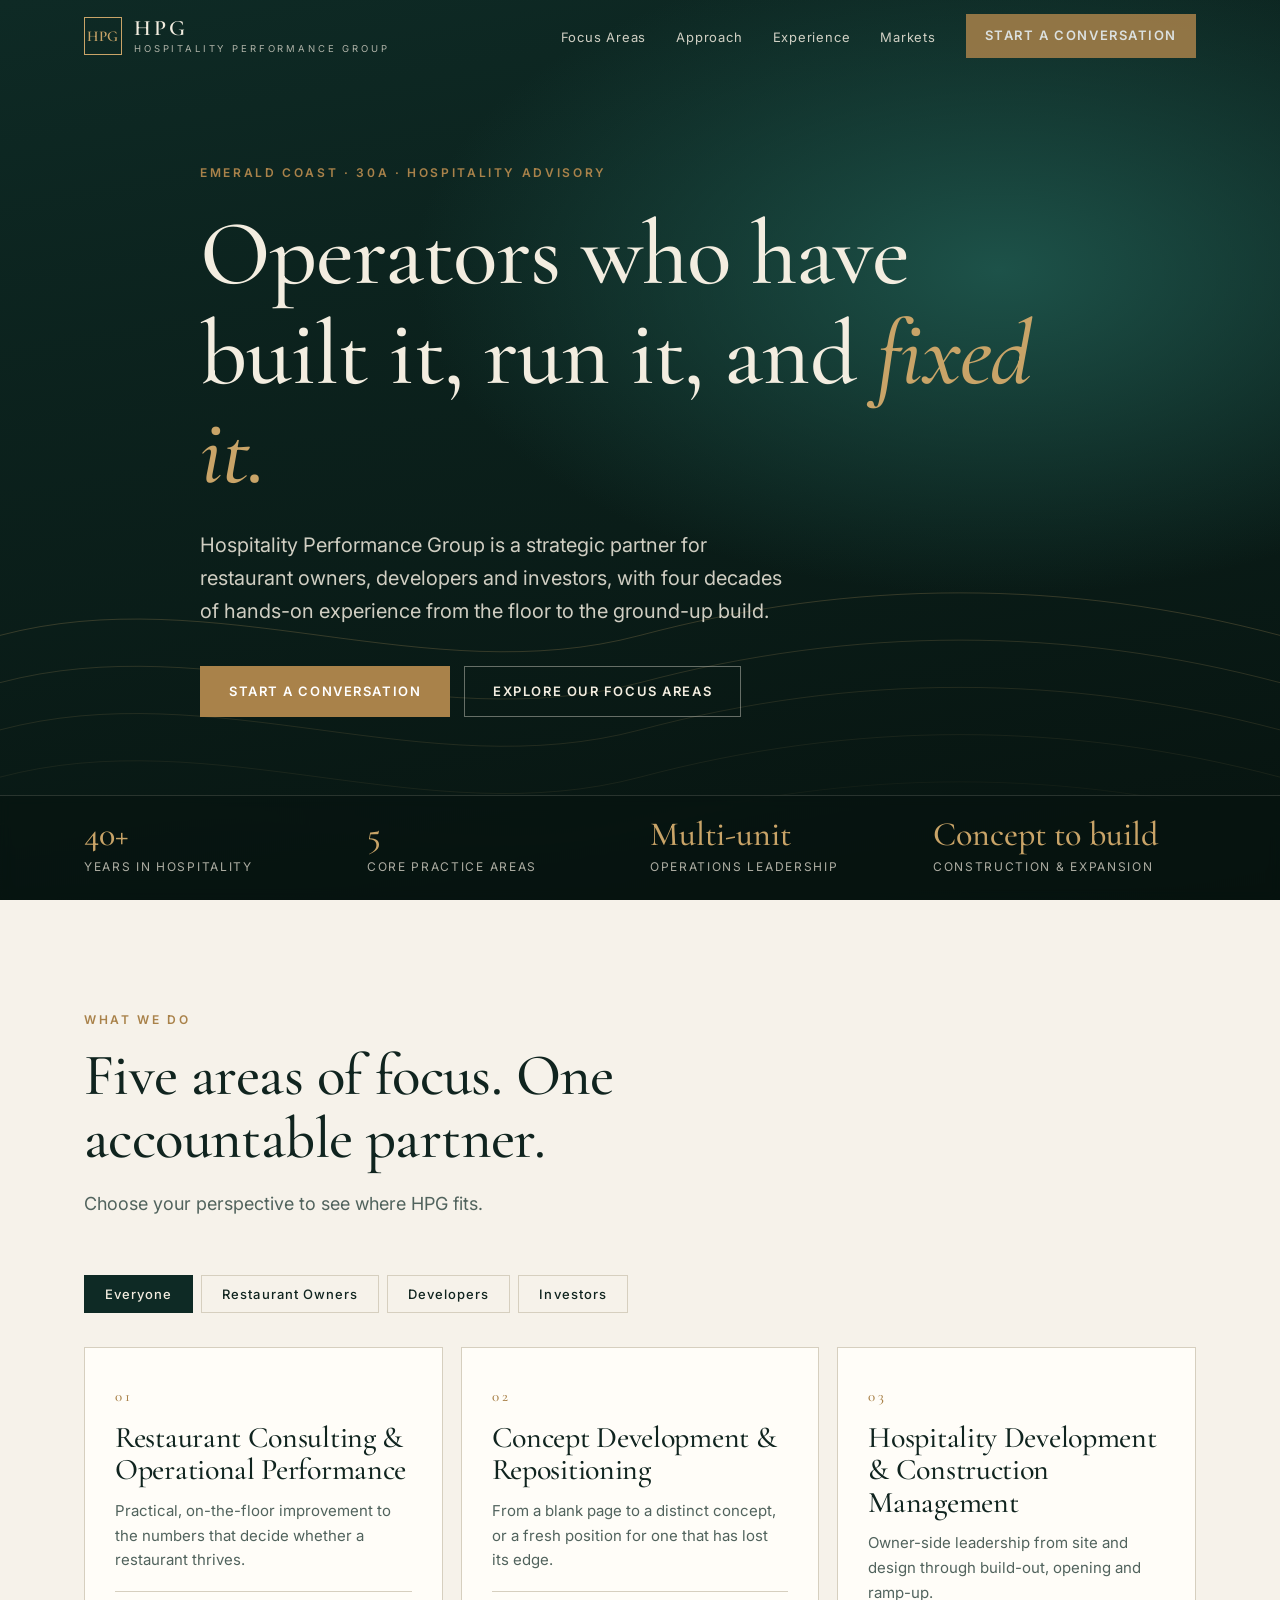
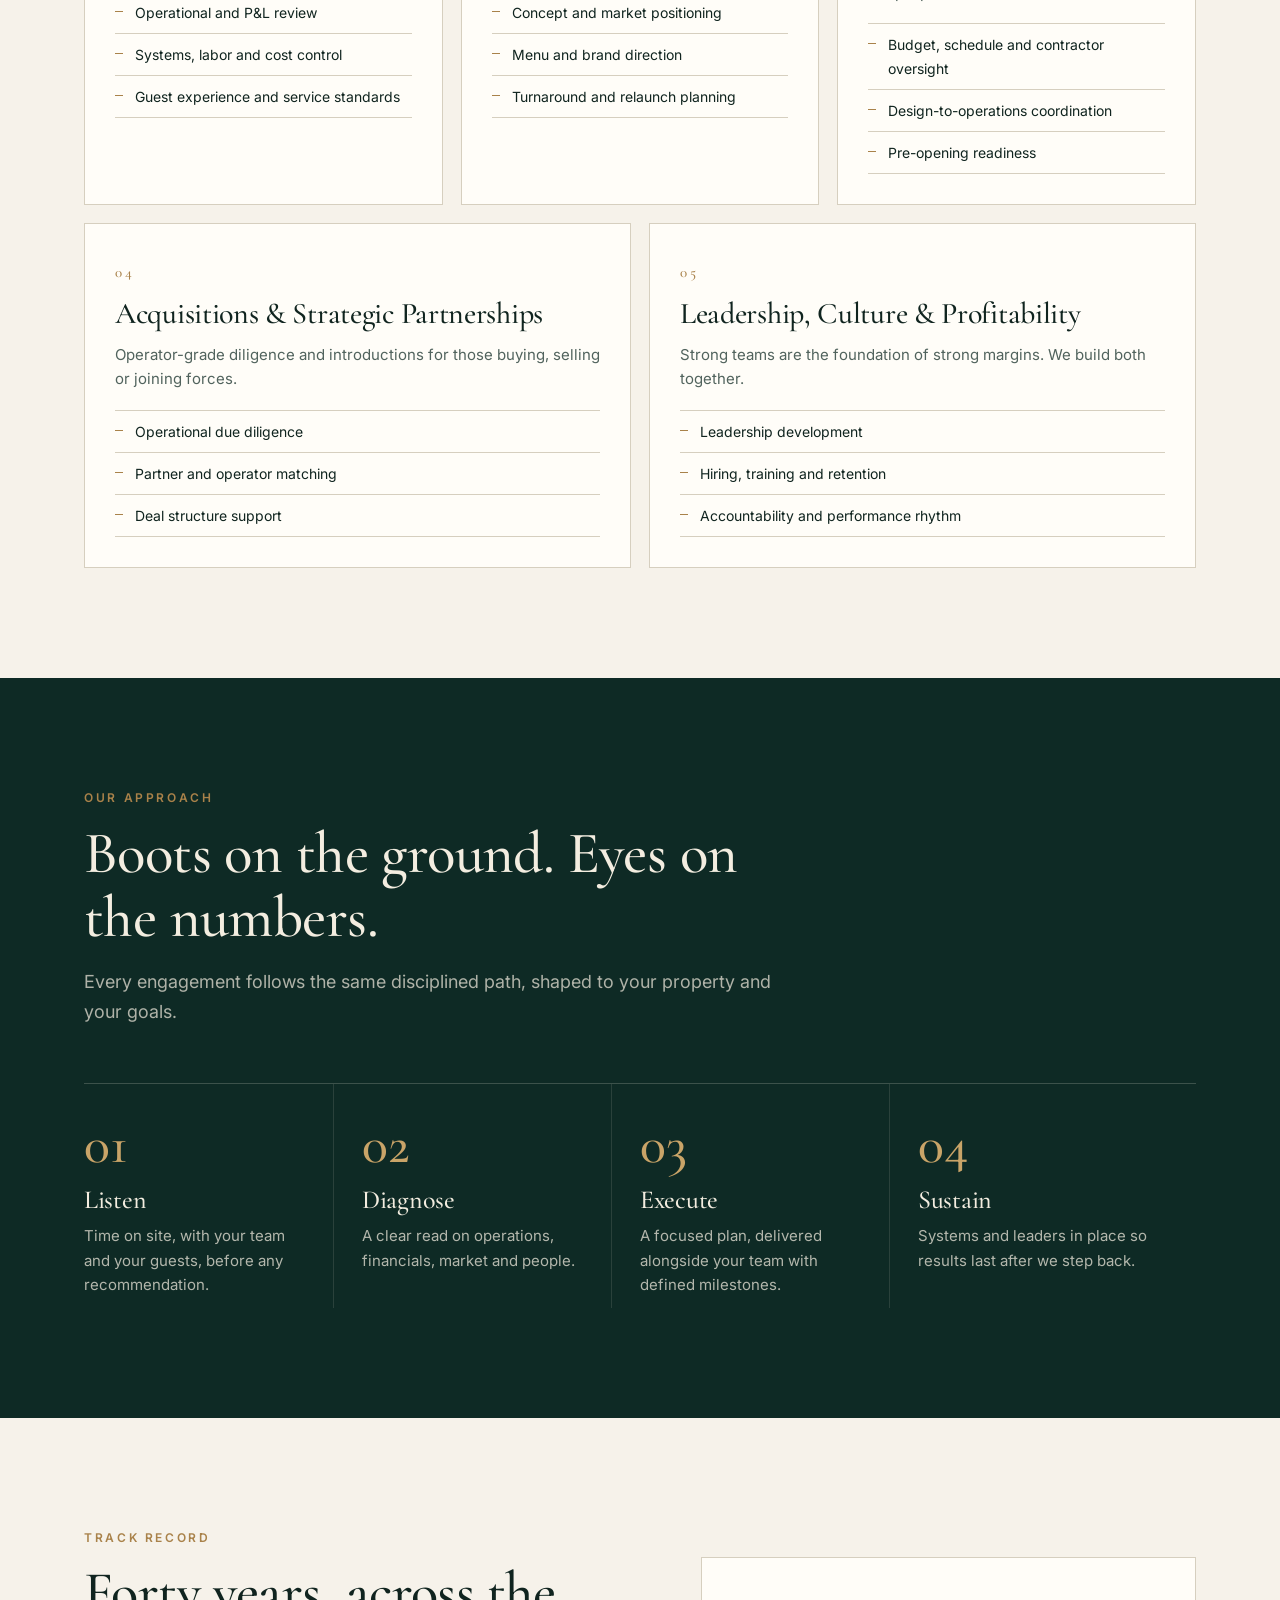
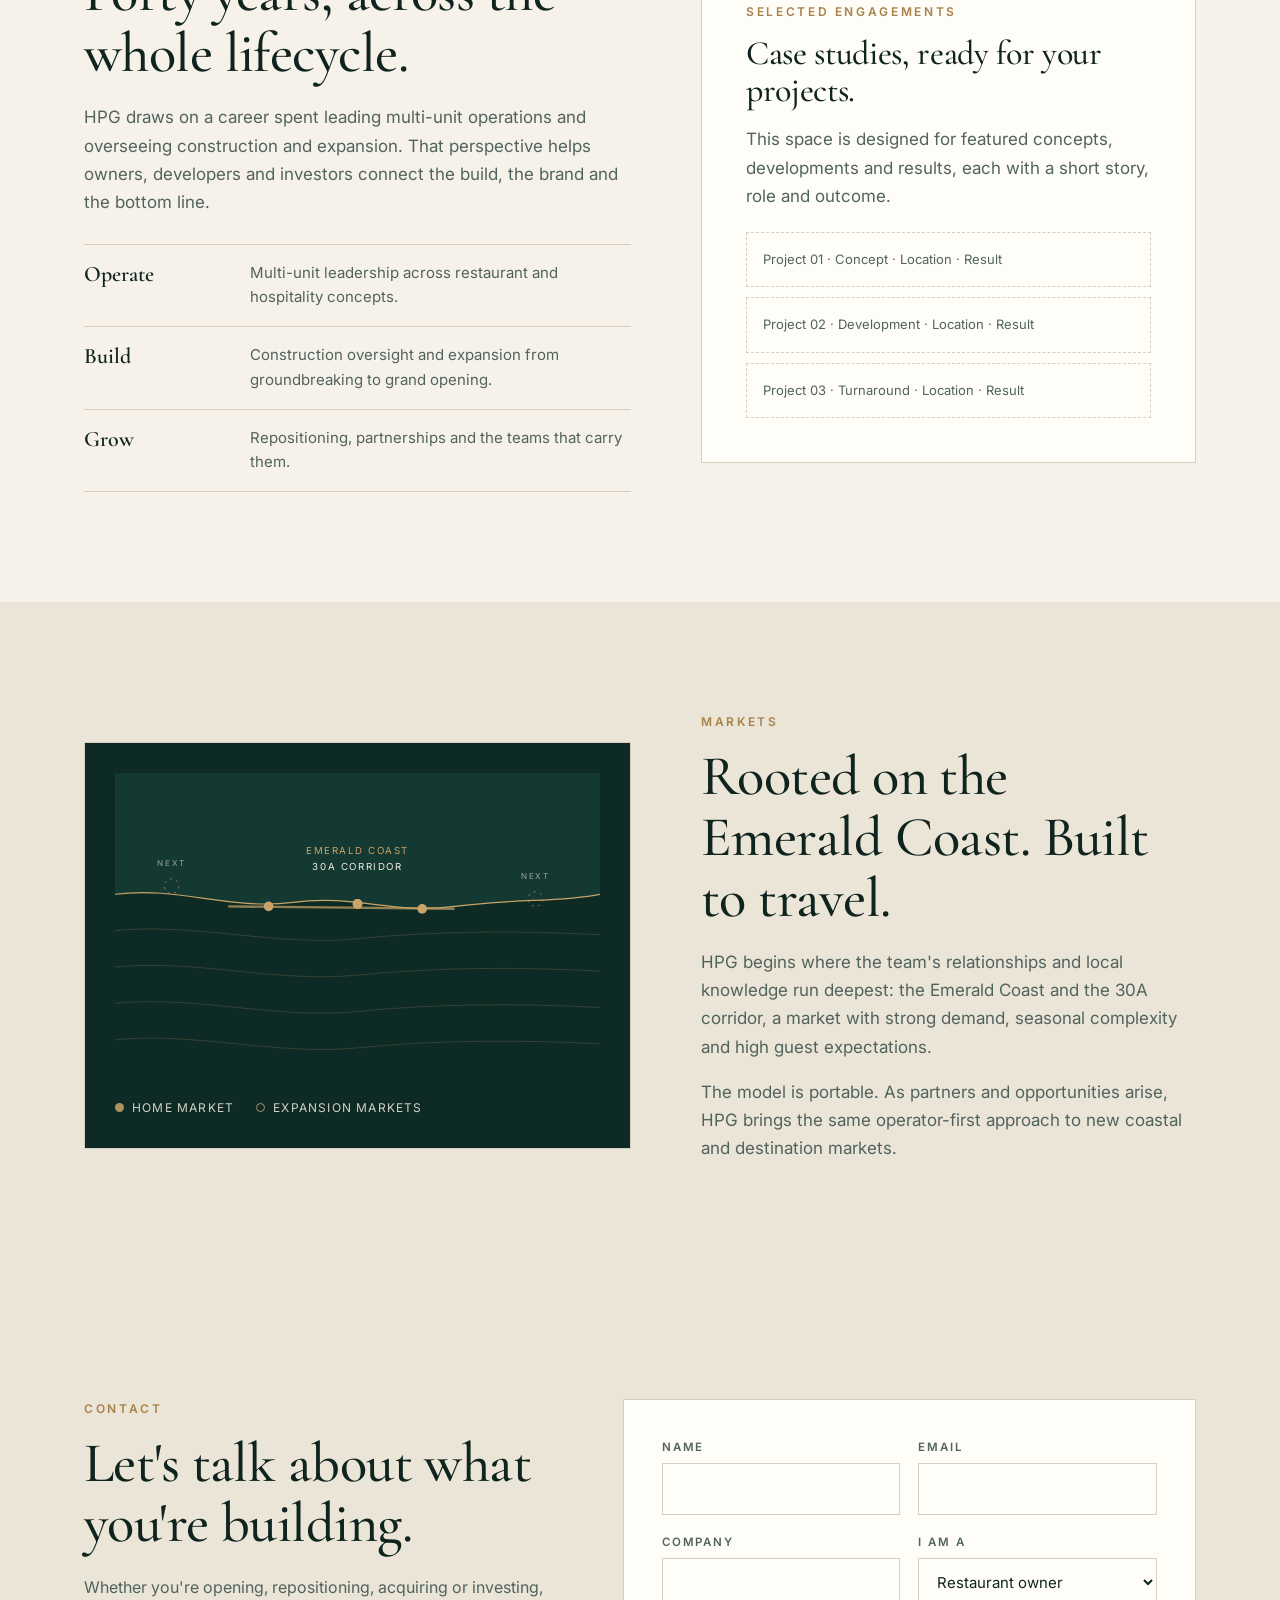
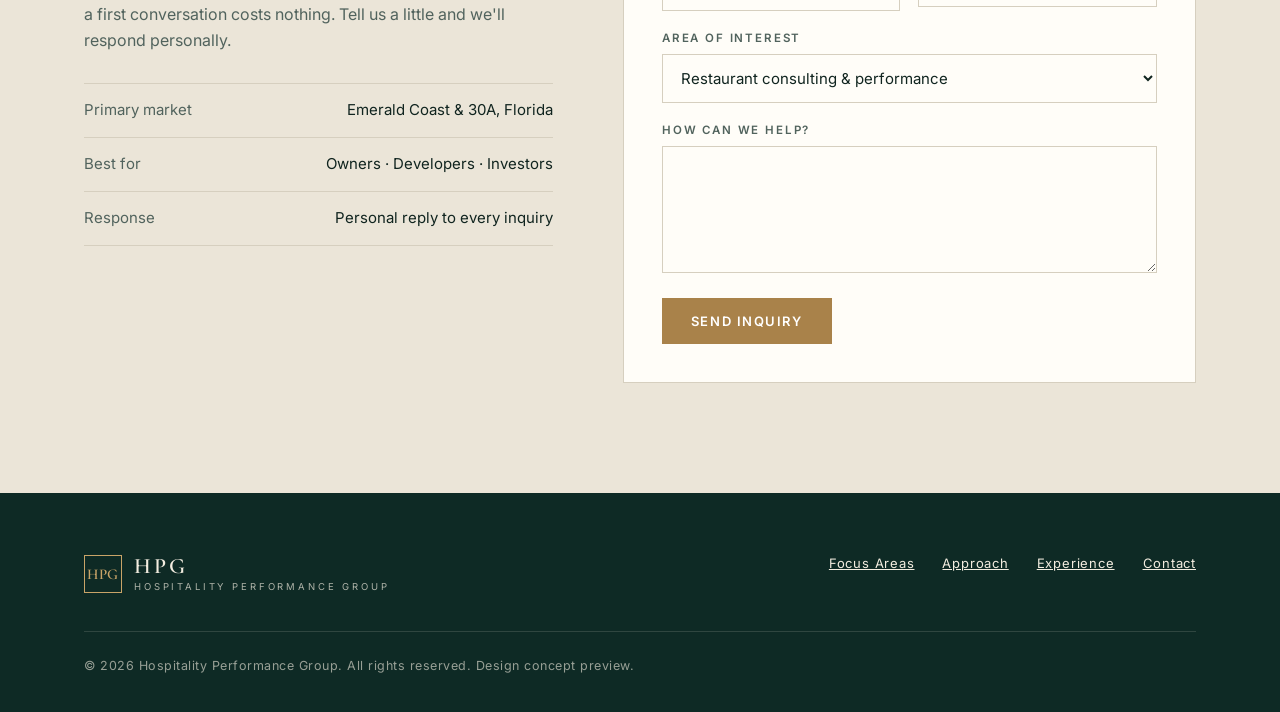
==== index.html @ 0cd40978 "Add files via upload" ====
<!DOCTYPE html>
<html lang="en">
<head>
<meta charset="utf-8">
<meta name="viewport" content="width=device-width, initial-scale=1, viewport-fit=cover">
<meta name="description" content="Hospitality Performance Group: strategic hospitality consulting, development and partnerships for restaurant owners, developers and investors on the Emerald Coast and 30A.">
<meta name="theme-color" content="#0e2a25">
<link rel="icon" href="assets/img/favicon.svg" type="image/svg+xml">
<title>Hospitality Performance Group | Homepage Concept</title>
<link rel="preconnect" href="https://fonts.googleapis.com">
<link rel="preconnect" href="https://fonts.gstatic.com" crossorigin>
<link href="https://fonts.googleapis.com/css2?family=Cormorant+Garamond:wght@500;600&family=Inter:wght@400;500;600&display=swap" rel="stylesheet">
<link rel="stylesheet" href="css/style.css">
</head>
<body>
<header id="hd"><div class="wrap nav">
<a class="logo" href="#top"><span class="mark">HPG</span><span><b>HPG</b><i>Hospitality Performance Group</i></span></a>
<nav><button class="menu" id="mb" aria-label="Menu">MENU</button>
<ul id="nl"><li><a href="#focus">Focus Areas</a></li><li><a href="#approach">Approach</a></li><li><a href="#experience">Experience</a></li><li><a href="#markets">Markets</a></li><li><a class="btn" href="#contact">Start a Conversation</a></li></ul></nav>
</div></header>

<main id="top">
<div class="hero">
<svg class="waves" viewBox="0 0 1440 400" preserveAspectRatio="none" aria-hidden="true"><g fill="none" stroke="#c9a468" stroke-width="1"><path opacity=".5" d="M0 120 C240 60 480 180 720 120 S1200 60 1440 120"/><path opacity=".4" d="M0 170 C240 110 480 230 720 170 S1200 110 1440 170"/><path opacity=".3" d="M0 220 C240 160 480 280 720 220 S1200 160 1440 220"/><path opacity=".2" d="M0 270 C240 210 480 330 720 270 S1200 210 1440 270"/><path opacity=".12" d="M0 320 C240 260 480 380 720 320 S1200 260 1440 320"/></g></svg>
<div class="wrap">
<div class="eyebrow">Emerald Coast · 30A · Hospitality Advisory</div>
<h1>Operators who have built it, run it, and <em>fixed it.</em></h1>
<p class="lead">Hospitality Performance Group is a strategic partner for restaurant owners, developers and investors, with four decades of hands-on experience from the floor to the ground-up build.</p>
<div class="cta"><a class="btn" href="#contact">Start a Conversation</a><a class="btn o" href="#focus">Explore Our Focus Areas</a></div>
</div>
<div class="stats"><div class="wrap">
<div><b>40+</b><span>Years in hospitality</span></div><div><b>5</b><span>Core practice areas</span></div><div><b>Multi-unit</b><span>Operations leadership</span></div><div><b>Concept to build</b><span>Construction &amp; expansion</span></div>
</div></div>
</div>

<section id="focus"><div class="wrap">
<div class="head rv"><div class="eyebrow">What We Do</div><h2>Five areas of focus. One accountable partner.</h2><p>Choose your perspective to see where HPG fits.</p></div>
<div class="aud rv" id="aud" role="group" aria-label="Filter by audience">
<button aria-pressed="true" data-a="all">Everyone</button><button aria-pressed="false" data-a="owner">Restaurant Owners</button><button aria-pressed="false" data-a="dev">Developers</button><button aria-pressed="false" data-a="inv">Investors</button></div>
<div class="grid">
<article class="card rv" data-for="owner"><span class="n">01</span><h3>Restaurant Consulting &amp; Operational Performance</h3><p>Practical, on-the-floor improvement to the numbers that decide whether a restaurant thrives.</p><ul><li>Operational and P&amp;L review</li><li>Systems, labor and cost control</li><li>Guest experience and service standards</li></ul></article>
<article class="card rv" data-for="owner inv"><span class="n">02</span><h3>Concept Development &amp; Repositioning</h3><p>From a blank page to a distinct concept, or a fresh position for one that has lost its edge.</p><ul><li>Concept and market positioning</li><li>Menu and brand direction</li><li>Turnaround and relaunch planning</li></ul></article>
<article class="card rv" data-for="dev inv"><span class="n">03</span><h3>Hospitality Development &amp; Construction Management</h3><p>Owner-side leadership from site and design through build-out, opening and ramp-up.</p><ul><li>Budget, schedule and contractor oversight</li><li>Design-to-operations coordination</li><li>Pre-opening readiness</li></ul></article>
<article class="card rv" data-for="dev inv"><span class="n">04</span><h3>Acquisitions &amp; Strategic Partnerships</h3><p>Operator-grade diligence and introductions for those buying, selling or joining forces.</p><ul><li>Operational due diligence</li><li>Partner and operator matching</li><li>Deal structure support</li></ul></article>
<article class="card rv" data-for="owner inv"><span class="n">05</span><h3>Leadership, Culture &amp; Profitability</h3><p>Strong teams are the foundation of strong margins. We build both together.</p><ul><li>Leadership development</li><li>Hiring, training and retention</li><li>Accountability and performance rhythm</li></ul></article>
</div></div></section>

<section id="approach" class="dark-s"><div class="wrap">
<div class="head rv"><div class="eyebrow">Our Approach</div><h2>Boots on the ground. Eyes on the numbers.</h2><p>Every engagement follows the same disciplined path, shaped to your property and your goals.</p></div>
<div class="steps rv">
<div class="step"><b>01</b><h3>Listen</h3><p>Time on site, with your team and your guests, before any recommendation.</p></div>
<div class="step"><b>02</b><h3>Diagnose</h3><p>A clear read on operations, financials, market and people.</p></div>
<div class="step"><b>03</b><h3>Execute</h3><p>A focused plan, delivered alongside your team with defined milestones.</p></div>
<div class="step"><b>04</b><h3>Sustain</h3><p>Systems and leaders in place so results last after we step back.</p></div>
</div></div></section>

<section id="experience"><div class="wrap split">
<div class="rv"><div class="eyebrow">Track Record</div><h2>Forty years, across the whole lifecycle.</h2>
<p>HPG draws on a career spent leading multi-unit operations and overseeing construction and expansion. That perspective helps owners, developers and investors connect the build, the brand and the bottom line.</p>
<ul class="exp"><li><strong>Operate</strong><span>Multi-unit leadership across restaurant and hospitality concepts.</span></li><li><strong>Build</strong><span>Construction oversight and expansion from groundbreaking to grand opening.</span></li><li><strong>Grow</strong><span>Repositioning, partnerships and the teams that carry them.</span></li></ul></div>
<div class="rv" style="border:1px solid var(--line);background:var(--card);padding:44px">
<div class="eyebrow">Selected Engagements</div>
<h3 style="font-size:34px;margin:14px 0 16px">Case studies, ready for your projects.</h3>
<p style="margin:0 0 22px">This space is designed for featured concepts, developments and results, each with a short story, role and outcome.</p>
<div style="display:grid;gap:10px"><div style="border:1px dashed var(--line);padding:16px;font-size:13px;color:var(--mut)">Project 01 · Concept · Location · Result</div><div style="border:1px dashed var(--line);padding:16px;font-size:13px;color:var(--mut)">Project 02 · Development · Location · Result</div><div style="border:1px dashed var(--line);padding:16px;font-size:13px;color:var(--mut)">Project 03 · Turnaround · Location · Result</div></div>
</div></div></section>

<section id="markets" style="background:var(--bg2)"><div class="wrap split">
<div class="mapbox rv"><svg viewBox="0 0 600 380" role="img" aria-label="Stylized coastline with Emerald Coast and 30A highlighted">
<path d="M0 150 C80 140 140 170 220 160 C300 150 340 175 420 165 C500 155 550 160 600 150 L600 0 L0 0Z" fill="#143832"/>
<path d="M0 150 C80 140 140 170 220 160 C300 150 340 175 420 165 C500 155 550 160 600 150" fill="none" stroke="#c9a468" stroke-width="1.5"/>
<g fill="none" stroke="#c9a468" opacity=".25"><path d="M0 195 C100 185 200 215 300 205 S500 195 600 200"/><path d="M0 240 C100 230 200 260 300 250 S500 240 600 245"/><path d="M0 285 C100 275 200 305 300 295 S500 285 600 290"/><path d="M0 330 C100 320 200 350 300 340 S500 330 600 335"/></g>
<line x1="140" y1="165" x2="420" y2="168" stroke="#c9a468" stroke-width="3" opacity=".7"/>
<g fill="#c9a468"><circle cx="190" cy="165" r="6"/><circle cx="300" cy="162" r="6"/><circle cx="380" cy="168" r="6"/></g>
<circle class="pulse" cx="300" cy="162" r="6" fill="#c9a468"/>
<g fill="none" stroke="#c9a468" stroke-dasharray="3 5" opacity=".7"><circle cx="70" cy="140" r="9"/><circle cx="520" cy="156" r="9"/></g>
<g fill="#f3ede0" font-family="Inter,sans-serif" font-size="12" letter-spacing="2"><text x="300" y="120" text-anchor="middle">30A CORRIDOR</text><text x="300" y="100" text-anchor="middle" fill="#c9a468">EMERALD COAST</text><text x="70" y="115" text-anchor="middle" opacity=".6" font-size="10">NEXT</text><text x="520" y="131" text-anchor="middle" opacity=".6" font-size="10">NEXT</text></g></svg>
<div class="legend"><span><i></i>Home market</span><span><i class="h"></i>Expansion markets</span></div></div>
<div class="rv"><div class="eyebrow">Markets</div><h2>Rooted on the Emerald Coast. Built to travel.</h2>
<p>HPG begins where the team's relationships and local knowledge run deepest: the Emerald Coast and the 30A corridor, a market with strong demand, seasonal complexity and high guest expectations.</p>
<p>The model is portable. As partners and opportunities arise, HPG brings the same operator-first approach to new coastal and destination markets.</p></div>
</div></section>

<section id="contact" class="contact"><div class="wrap cgrid">
<div class="rv"><div class="eyebrow">Contact</div><h2>Let's talk about what you're building.</h2>
<p>Whether you're opening, repositioning, acquiring or investing, a first conversation costs nothing. Tell us a little and we'll respond personally.</p>
<div class="det"><div><span>Primary market</span>Emerald Coast &amp; 30A, Florida</div><div><span>Best for</span>Owners · Developers · Investors</div><div><span>Response</span>Personal reply to every inquiry</div></div></div>
<form class="rv" id="cf" novalidate>
<div class="h"><label for="n">Name</label><input id="n" name="name" required autocomplete="name"></div>
<div class="h"><label for="e">Email</label><input id="e" name="email" type="email" required autocomplete="email"></div>
<div class="h"><label for="c">Company</label><input id="c" name="company" autocomplete="organization"></div>
<div class="h"><label for="i">I am a</label><select id="i" name="role"><option>Restaurant owner</option><option>Developer</option><option>Investor</option><option>Other</option></select></div>
<div class="f"><label for="a">Area of interest</label><select id="a" name="interest"><option>Restaurant consulting &amp; performance</option><option>Concept development &amp; repositioning</option><option>Development &amp; construction management</option><option>Acquisitions &amp; partnerships</option><option>Leadership, culture &amp; profitability</option></select></div>
<div class="f"><label for="m">How can we help?</label><textarea id="m" name="message" rows="4"></textarea></div>
<input type="text" name="website" tabindex="-1" autocomplete="off" style="position:absolute;left:-9999px" aria-hidden="true">
<div class="f"><button class="btn" type="submit">Send Inquiry</button></div>
<div class="ok" id="ok" role="status">Thank you. Your inquiry has been received and we will reply personally.</div>
</form></div></section>
</main>

<footer><div class="wrap"><div class="fg">
<div class="logo"><span class="mark">HPG</span><span><b>HPG</b><i>Hospitality Performance Group</i></span></div>
<div style="display:flex;gap:28px;font-size:13px;letter-spacing:.06em"><a href="#focus">Focus Areas</a><a href="#approach">Approach</a><a href="#experience">Experience</a><a href="#contact">Contact</a></div></div>
<small>© 2026 Hospitality Performance Group. All rights reserved. Design concept preview.</small></div></footer>

<script src="js/main.js" defer></script>
</body>
</html>
---- css/style.css ----
/* Hospitality Performance Group - main stylesheet
   Colors live in :root tokens; edit them to re-theme the site. */
:root{--bg:#f6f2ea;--bg2:#ebe5d8;--ink:#10241f;--mut:#51635d;--line:#d6cfbf;--deep:#0e2a25;--deep2:#143832;--brass:#a9824a;--brass2:#c9a468;--card:#fffdf8;--on-deep:#f3ede0;
color-scheme:light;box-sizing:border-box;padding-top:env(safe-area-inset-top,0px);padding-bottom:env(safe-area-inset-bottom,0px)}
@media (prefers-color-scheme:dark){:root:not([data-theme="light"]){--bg:#0b1c19;--bg2:#102722;--ink:#efe9db;--mut:#a3b3ac;--line:#25403a;--card:#12302a;--deep:#07130f;--deep2:#0e2621;color-scheme:dark}}
:root[data-theme="dark"]{--bg:#0b1c19;--bg2:#102722;--ink:#efe9db;--mut:#a3b3ac;--line:#25403a;--card:#12302a;--deep:#07130f;--deep2:#0e2621;color-scheme:dark}
html{scroll-behavior:smooth;scroll-padding-top:calc(72px + env(safe-area-inset-top,0px))}
*{box-sizing:border-box}
body{margin:0;background:var(--bg);color:var(--ink);font:400 16px/1.65 Inter,system-ui,-apple-system,Segoe UI,sans-serif;-webkit-font-smoothing:antialiased}
h1,h2,h3{font-family:"Cormorant Garamond",Georgia,"Times New Roman",serif;font-weight:500;line-height:1.08;margin:0;letter-spacing:-.01em}
a{color:inherit}
.wrap{max-width:1160px;margin:0 auto;padding:0 24px}
.eyebrow{font-size:12px;letter-spacing:.22em;text-transform:uppercase;color:var(--brass);font-weight:600}
header{position:fixed;top:0;left:0;right:0;z-index:20;padding-top:env(safe-area-inset-top,0px);transition:background .3s,box-shadow .3s}
header.s{background:color-mix(in srgb,var(--deep) 94%,transparent);backdrop-filter:blur(10px);box-shadow:0 1px 0 rgba(255,255,255,.08)}
.nav{display:flex;align-items:center;justify-content:space-between;height:72px}
.logo{display:flex;align-items:center;gap:12px;text-decoration:none;color:var(--on-deep)}
.logo b{font:600 22px "Cormorant Garamond",Georgia,serif;letter-spacing:.14em}
.logo i{font-style:normal;display:block;font-size:9.5px;letter-spacing:.3em;text-transform:uppercase;opacity:.7;margin-top:-2px}
.mark{width:38px;height:38px;border:1px solid var(--brass2);display:grid;place-items:center;font:600 15px "Cormorant Garamond",serif;color:var(--brass2);letter-spacing:.06em}
nav ul{display:flex;gap:30px;list-style:none;margin:0;padding:0;align-items:center}
nav a{font-size:13px;letter-spacing:.06em;text-decoration:none;color:var(--on-deep);opacity:.85}
nav a:hover{opacity:1;color:var(--brass2)}
.btn{display:inline-block;padding:14px 28px;background:var(--brass);color:#fff;text-decoration:none;font-size:13px;letter-spacing:.12em;text-transform:uppercase;font-weight:600;border:1px solid var(--brass);cursor:pointer;font-family:inherit;transition:.25s}
.btn:hover{background:transparent;color:var(--brass2)}
.btn.o{background:transparent;color:var(--on-deep);border-color:rgba(243,237,224,.4)}
.btn.o:hover{border-color:var(--brass2);color:var(--brass2)}
nav .btn{padding:10px 18px;color:#fff}
.menu{display:none;background:none;border:1px solid rgba(243,237,224,.4);color:var(--on-deep);padding:8px 12px;font:inherit;font-size:12px;letter-spacing:.14em}
.hero{position:relative;min-height:100vh;display:flex;align-items:center;color:var(--on-deep);background:radial-gradient(900px 500px at 78% 30%,#1d5249 0%,transparent 65%),linear-gradient(170deg,#0e2a25 0%,#07130f 100%);overflow:hidden}
.hero svg.waves{position:absolute;left:0;right:0;bottom:0;width:100%;height:42%;opacity:.5}
.hero .wrap{position:relative;padding-top:130px;padding-bottom:150px}
.hero h1{font-size:clamp(46px,7.2vw,98px);max-width:880px;margin:22px 0 26px}
.hero h1 em{color:var(--brass2);font-style:italic}
.hero p.lead{font-size:clamp(17px,1.6vw,20px);max-width:600px;opacity:.85;margin:0 0 38px}
.cta{display:flex;gap:14px;flex-wrap:wrap}
.stats{position:absolute;left:0;right:0;bottom:0;border-top:1px solid rgba(243,237,224,.14);background:rgba(7,19,15,.55);backdrop-filter:blur(6px)}
.stats .wrap{display:grid;grid-template-columns:repeat(4,1fr);gap:20px;padding-top:22px;padding-bottom:22px}
.stats b{font:500 34px "Cormorant Garamond",serif;color:var(--brass2);display:block;line-height:1}
.stats span{font-size:12px;letter-spacing:.14em;text-transform:uppercase;opacity:.7}
section{padding:110px 0}
.head{max-width:720px;margin-bottom:56px}
.head h2{font-size:clamp(36px,4.6vw,60px);margin:14px 0 18px}
.head p{color:var(--mut);margin:0;font-size:18px}
.aud{display:flex;gap:8px;margin-bottom:34px;flex-wrap:wrap}
.aud button{background:transparent;border:1px solid var(--line);color:var(--ink);padding:10px 20px;font:500 13px Inter,sans-serif;letter-spacing:.08em;cursor:pointer;transition:.2s}
.aud button[aria-pressed=true]{background:var(--deep);color:var(--on-deep);border-color:var(--deep)}
:root[data-theme="dark"] .aud button[aria-pressed=true]{background:var(--brass);border-color:var(--brass);color:#fff}
.grid{display:grid;grid-template-columns:repeat(6,1fr);gap:18px}
.card{grid-column:span 2;background:var(--card);border:1px solid var(--line);padding:34px 30px 30px;position:relative;transition:transform .3s,box-shadow .3s,opacity .3s,border-color .3s}
.card:nth-child(4),.card:nth-child(5){grid-column:span 3}
.card:hover{transform:translateY(-4px);box-shadow:0 18px 40px -22px rgba(14,42,37,.45);border-color:var(--brass)}
.card.dim{opacity:.35}
.card .n{font:500 15px "Cormorant Garamond",serif;color:var(--brass);letter-spacing:.2em}
.card h3{font-size:30px;margin:14px 0 12px}
.card p{color:var(--mut);font-size:15px;margin:0 0 18px}
.card ul{list-style:none;padding:0;margin:0;border-top:1px solid var(--line)}
.card li{padding:9px 0 9px 20px;font-size:14px;border-bottom:1px solid var(--line);position:relative}
.card li:before{content:"";position:absolute;left:0;top:19px;width:8px;height:1px;background:var(--brass)}
.dark-s{background:var(--deep);color:var(--on-deep)}
.dark-s .head p{color:rgba(243,237,224,.7)}
.steps{display:grid;grid-template-columns:repeat(4,1fr);gap:0;border-top:1px solid rgba(243,237,224,.2)}
.step{padding:34px 28px 10px 0;border-right:1px solid rgba(243,237,224,.12);margin-right:28px}
.step:last-child{border:0;margin:0}
.step b{font:500 54px "Cormorant Garamond",serif;color:var(--brass2);line-height:1}
.step h3{font-size:26px;margin:14px 0 10px}
.step p{margin:0;opacity:.72;font-size:15px}
.split{display:grid;grid-template-columns:1.05fr .95fr;gap:70px;align-items:center}
.split h2{font-size:clamp(36px,4.4vw,58px);margin:14px 0 20px}
.split p{color:var(--mut);font-size:17px}
.exp{list-style:none;padding:0;margin:28px 0 0}
.exp li{display:flex;gap:16px;padding:16px 0;border-top:1px solid var(--line)}
.exp li:last-child{border-bottom:1px solid var(--line)}
.exp strong{min-width:150px;font:600 22px "Cormorant Garamond",serif}
.exp span{color:var(--mut);font-size:15px}
.mapbox{background:var(--deep);padding:30px;border:1px solid var(--line);color:var(--on-deep)}
.mapbox svg{width:100%;height:auto;display:block}
.legend{display:flex;gap:22px;font-size:12px;letter-spacing:.1em;text-transform:uppercase;margin-top:18px;opacity:.85;flex-wrap:wrap}
.legend i{display:inline-block;width:9px;height:9px;border-radius:50%;margin-right:8px;background:var(--brass2)}
.legend i.h{background:transparent;border:1px solid var(--brass2)}
.pulse{animation:p 2.4s ease-out infinite;transform-origin:center;transform-box:fill-box}
@keyframes p{0%{transform:scale(1);opacity:.7}100%{transform:scale(3.4);opacity:0}}
.contact{background:var(--bg2)}
.cgrid{display:grid;grid-template-columns:.9fr 1.1fr;gap:70px}
.cgrid h2{font-size:clamp(36px,4.4vw,58px);margin:14px 0 20px}
.cgrid p{color:var(--mut)}
.det{margin-top:30px;border-top:1px solid var(--line)}
.det div{padding:14px 0;border-bottom:1px solid var(--line);font-size:15px;display:flex;justify-content:space-between;gap:16px}
.det span{color:var(--mut)}
form{background:var(--card);border:1px solid var(--line);padding:38px;display:grid;gap:18px;grid-template-columns:1fr 1fr}
form .f{grid-column:span 2}
form .h{grid-column:span 1}
label{font-size:11.5px;letter-spacing:.16em;text-transform:uppercase;color:var(--mut);font-weight:600;display:block;margin-bottom:6px}
input,select,textarea{width:100%;padding:13px 14px;background:transparent;border:1px solid var(--line);color:var(--ink);font:inherit;font-size:15px;border-radius:0}
input:focus,select:focus,textarea:focus{outline:2px solid var(--brass);outline-offset:-1px}
select option{color:#10241f}
.ok{display:none;grid-column:span 2;padding:16px;border:1px solid var(--brass);color:var(--brass);font-size:14px}
footer{background:var(--deep);color:var(--on-deep);padding:60px 0 36px}
.fg{display:flex;justify-content:space-between;gap:30px;flex-wrap:wrap;padding-bottom:36px;border-bottom:1px solid rgba(243,237,224,.14)}
footer small{display:block;padding-top:24px;opacity:.6;font-size:12.5px;letter-spacing:.04em}
.rv{opacity:0;transform:translateY(22px);transition:opacity .8s ease,transform .8s ease}
.rv.in{opacity:1;transform:none}
@media (prefers-reduced-motion:reduce){.rv{opacity:1;transform:none;transition:none}.pulse{animation:none}html{scroll-behavior:auto}}
@media(max-width:900px){
nav ul{display:none;position:absolute;top:72px;left:0;right:0;flex-direction:column;background:var(--deep);padding:24px;gap:20px;align-items:flex-start}
nav ul.open{display:flex}.menu{display:block}
.grid{grid-template-columns:1fr}.card,.card:nth-child(4),.card:nth-child(5){grid-column:span 1}
.steps{grid-template-columns:1fr 1fr}.step{margin-right:0;padding-right:16px;border-bottom:1px solid rgba(243,237,224,.12)}
.split,.cgrid{grid-template-columns:1fr;gap:40px}
.stats .wrap{grid-template-columns:1fr 1fr}.stats{position:relative}
.hero{display:block}.hero .wrap{padding-bottom:50px}
section{padding:76px 0}
form{grid-template-columns:1fr;padding:26px}form .f,form .h,.ok{grid-column:span 1}
.exp li{flex-direction:column;gap:4px}}
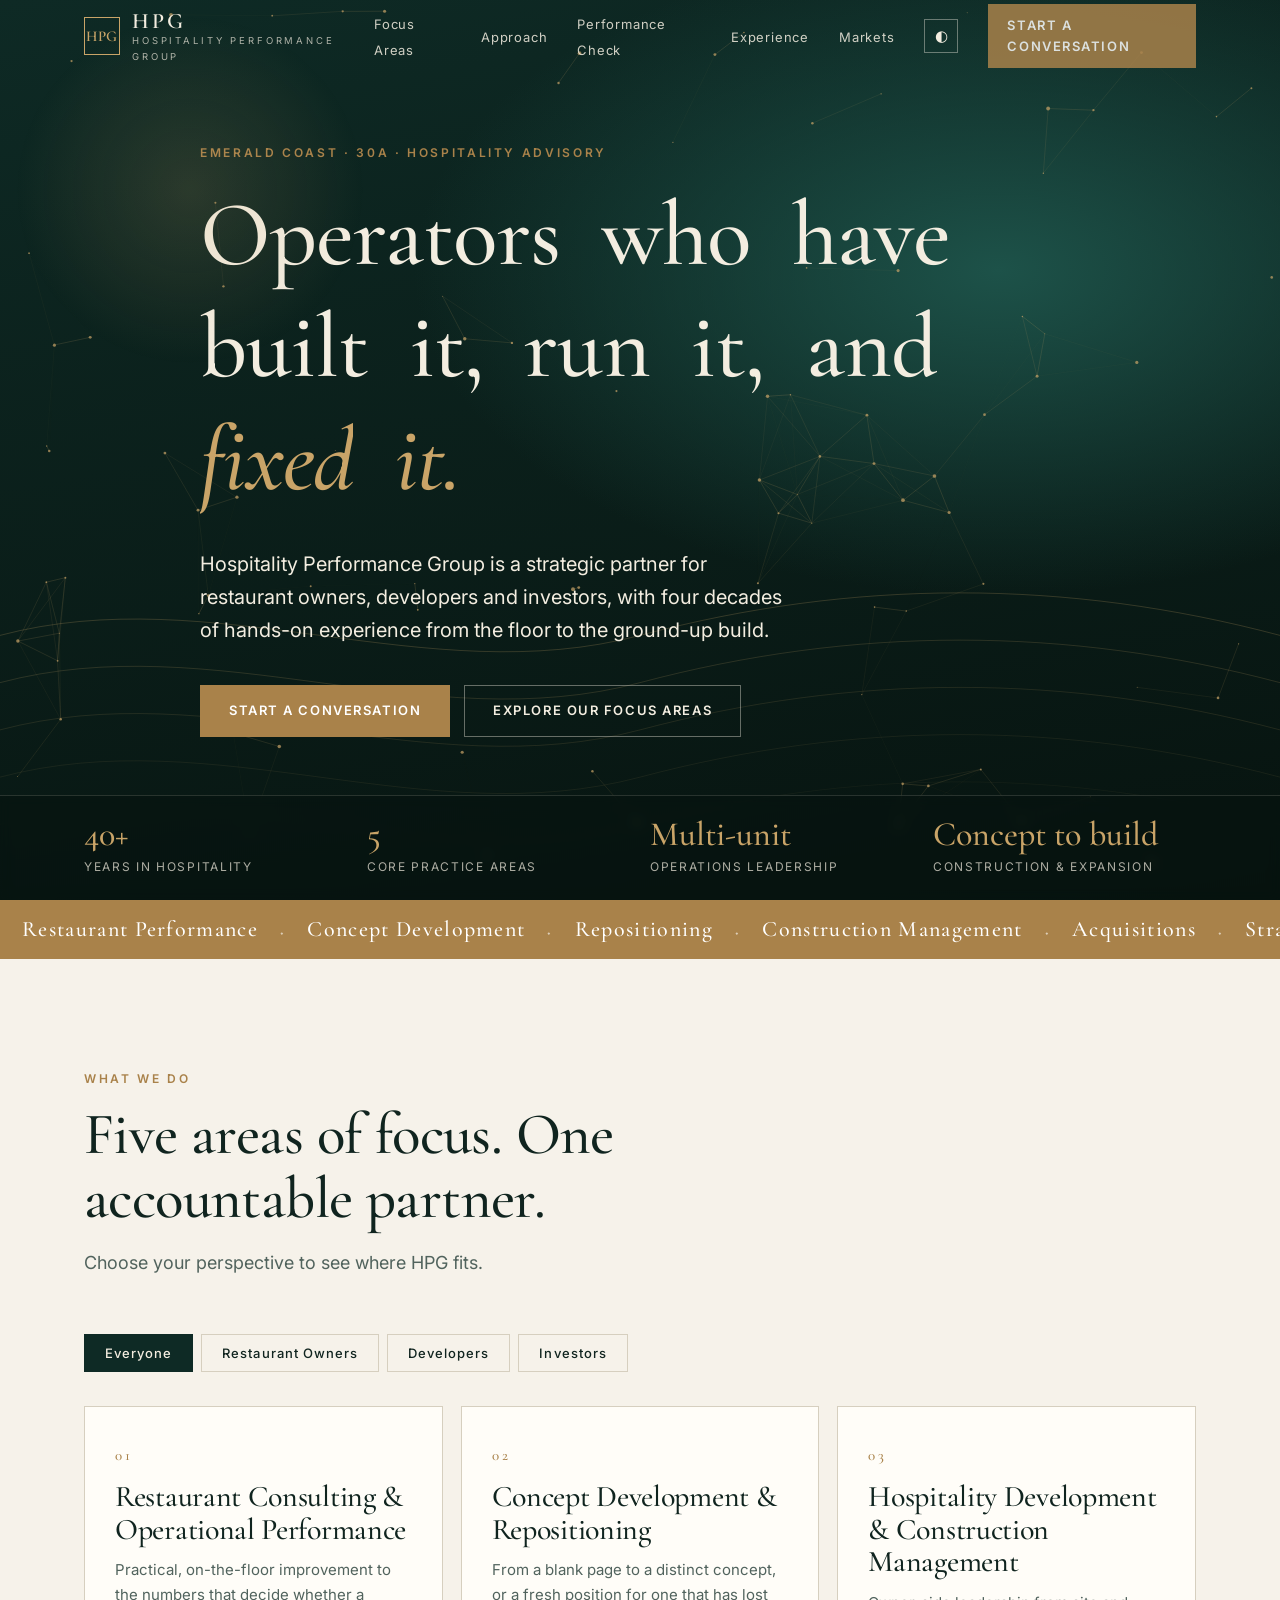
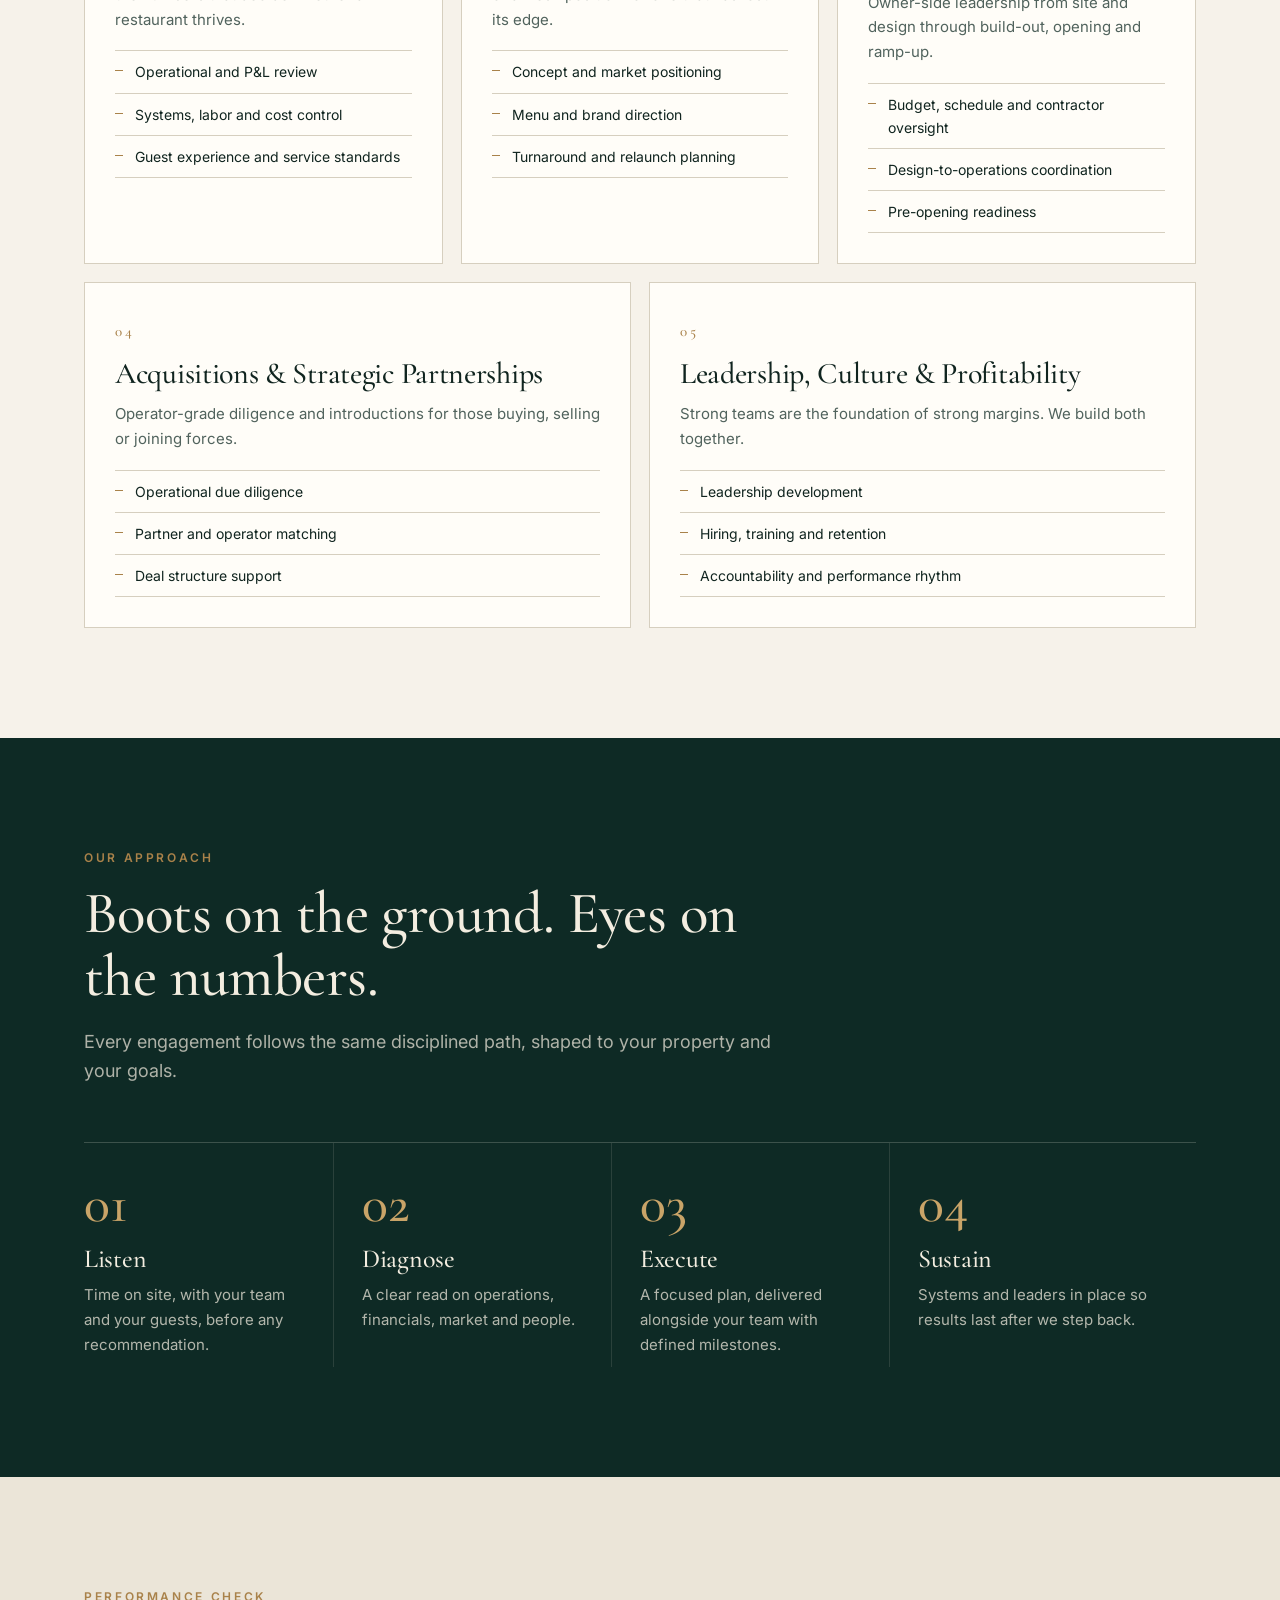
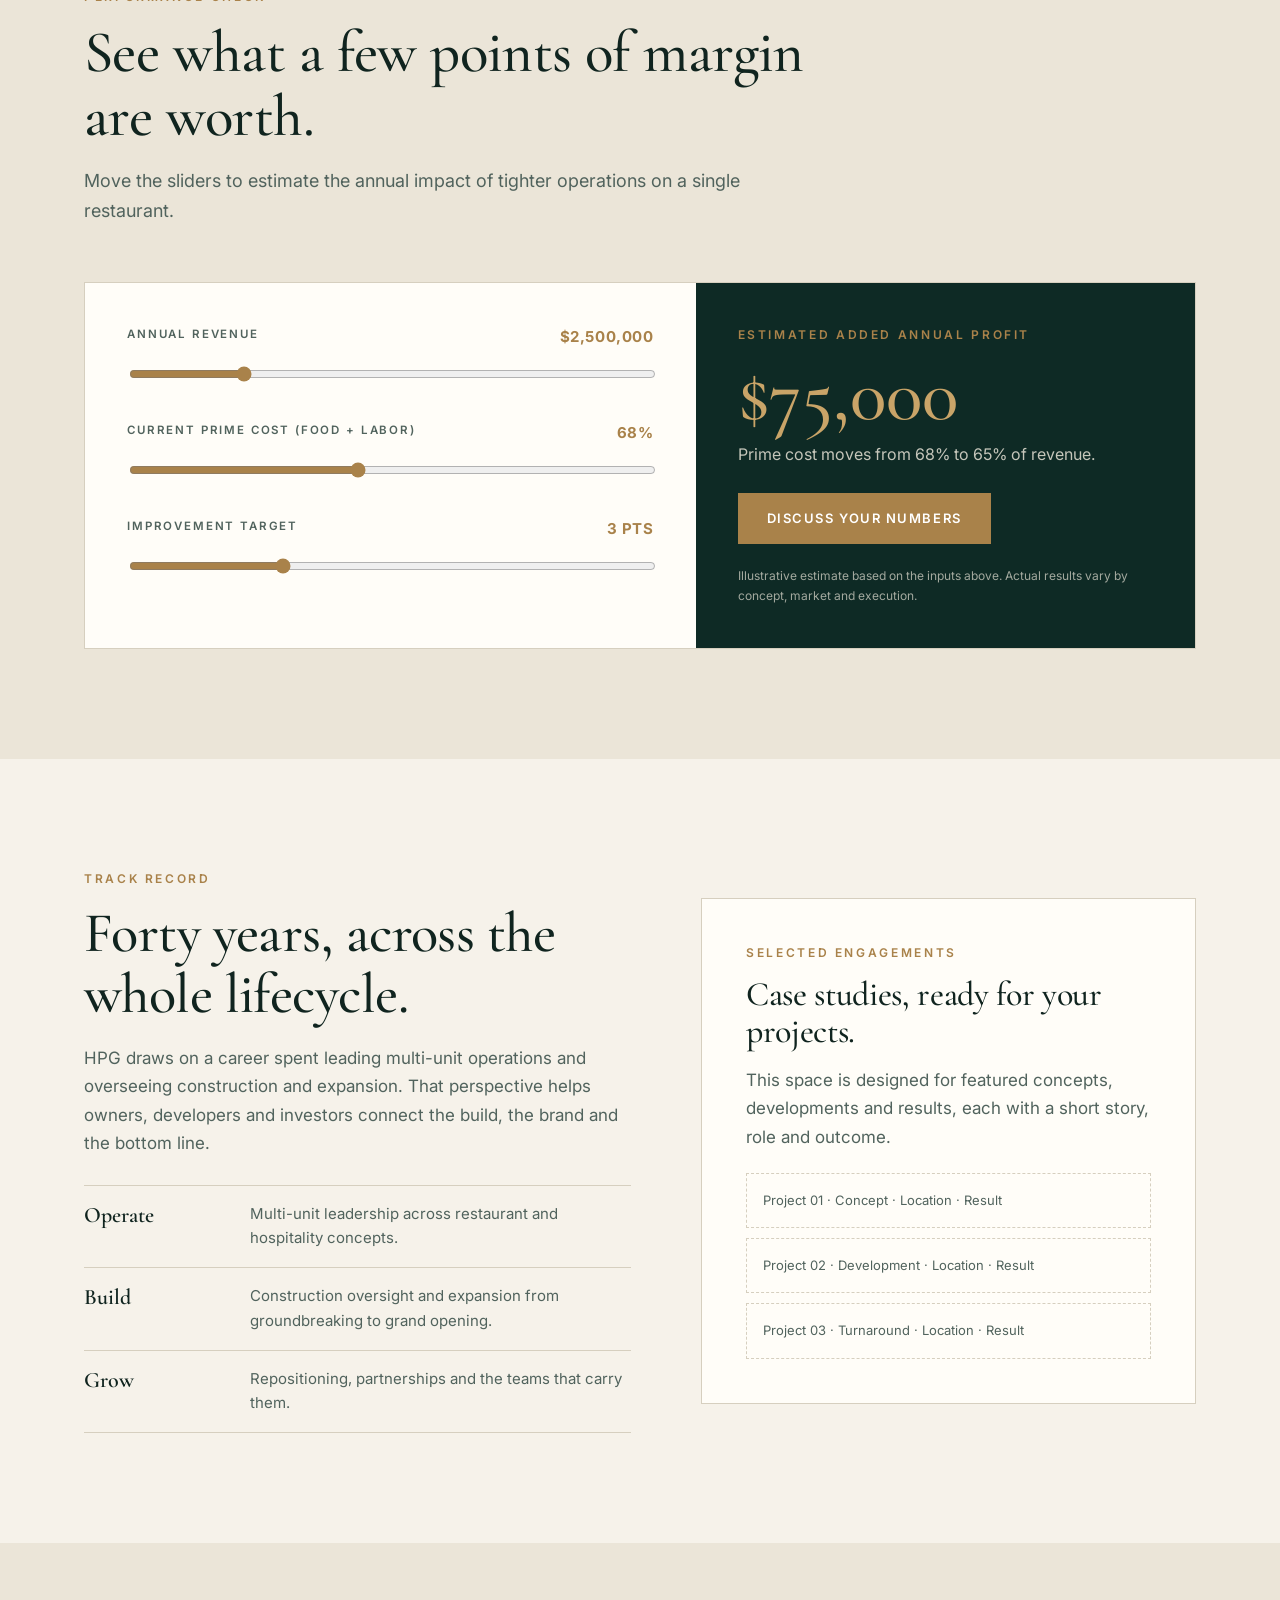
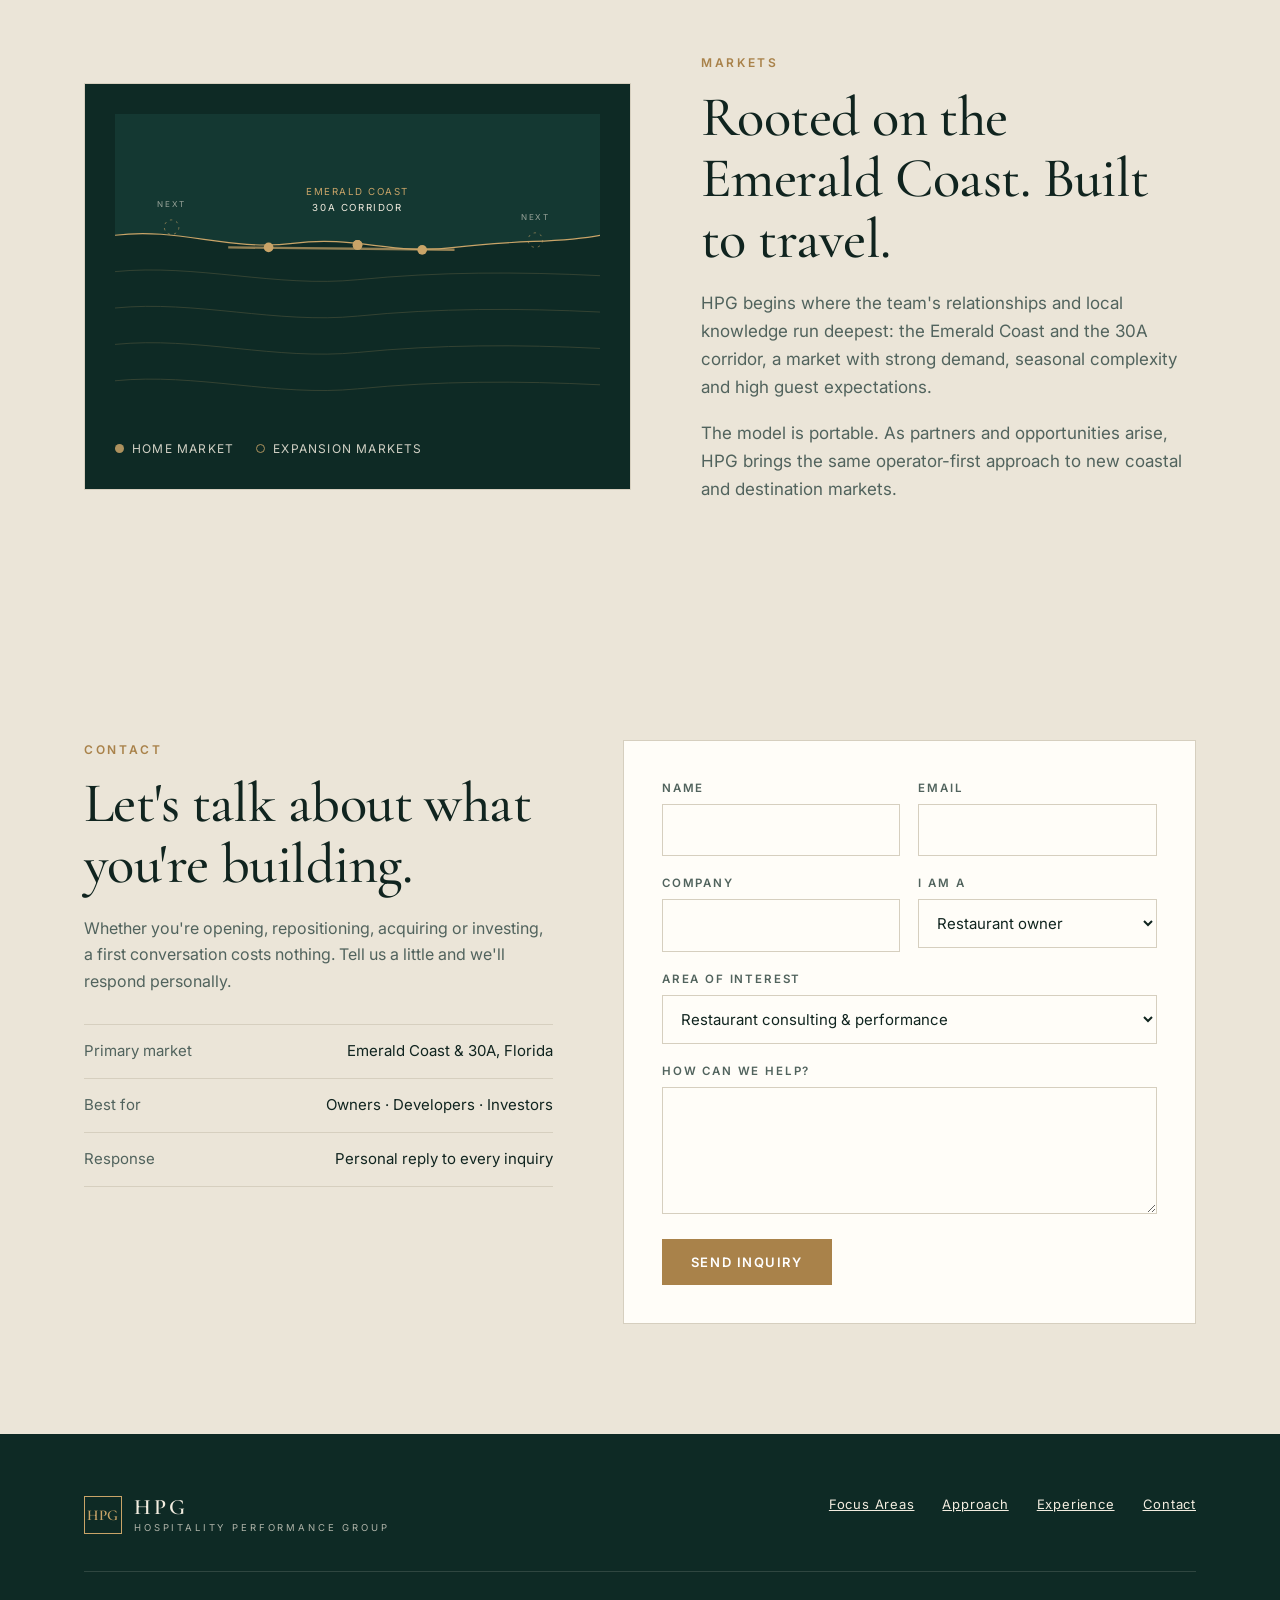
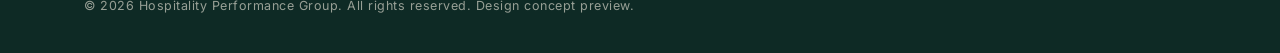
==== commit ca0c2364: "Add files via upload" ====
--- a/index.html
+++ b/index.html
@@ -13,14 +13,16 @@
 <link rel="stylesheet" href="css/style.css">
 </head>
 <body>
+<div id="pre"><div style="text-align:center"><div class="mark">HPG</div><i></i></div></div><div id="prog"></div><div id="cg"></div>
 <header id="hd"><div class="wrap nav">
 <a class="logo" href="#top"><span class="mark">HPG</span><span><b>HPG</b><i>Hospitality Performance Group</i></span></a>
 <nav><button class="menu" id="mb" aria-label="Menu">MENU</button>
-<ul id="nl"><li><a href="#focus">Focus Areas</a></li><li><a href="#approach">Approach</a></li><li><a href="#experience">Experience</a></li><li><a href="#markets">Markets</a></li><li><a class="btn" href="#contact">Start a Conversation</a></li></ul></nav>
+<ul id="nl"><li><a href="#focus">Focus Areas</a></li><li><a href="#approach">Approach</a></li><li><a href="#calculator">Performance Check</a></li><li><a href="#experience">Experience</a></li><li><a href="#markets">Markets</a></li><li><button class="tg" id="tg" aria-label="Toggle light or dark theme">&#9680;</button></li><li><a class="btn" href="#contact">Start a Conversation</a></li></ul></nav>
 </div></header>
 
 <main id="top">
 <div class="hero">
+<canvas id="cv" aria-hidden="true"></canvas>
 <svg class="waves" viewBox="0 0 1440 400" preserveAspectRatio="none" aria-hidden="true"><g fill="none" stroke="#c9a468" stroke-width="1"><path opacity=".5" d="M0 120 C240 60 480 180 720 120 S1200 60 1440 120"/><path opacity=".4" d="M0 170 C240 110 480 230 720 170 S1200 110 1440 170"/><path opacity=".3" d="M0 220 C240 160 480 280 720 220 S1200 160 1440 220"/><path opacity=".2" d="M0 270 C240 210 480 330 720 270 S1200 210 1440 270"/><path opacity=".12" d="M0 320 C240 260 480 380 720 320 S1200 260 1440 320"/></g></svg>
 <div class="wrap">
 <div class="eyebrow">Emerald Coast · 30A · Hospitality Advisory</div>
@@ -29,10 +31,11 @@
 <div class="cta"><a class="btn" href="#contact">Start a Conversation</a><a class="btn o" href="#focus">Explore Our Focus Areas</a></div>
 </div>
 <div class="stats"><div class="wrap">
-<div><b>40+</b><span>Years in hospitality</span></div><div><b>5</b><span>Core practice areas</span></div><div><b>Multi-unit</b><span>Operations leadership</span></div><div><b>Concept to build</b><span>Construction &amp; expansion</span></div>
+<div><b data-n="40" data-s="+">40+</b><span>Years in hospitality</span></div><div><b data-n="5">5</b><span>Core practice areas</span></div><div><b>Multi-unit</b><span>Operations leadership</span></div><div><b>Concept to build</b><span>Construction &amp; expansion</span></div>
 </div></div>
 </div>
 
+<div class="mq" aria-hidden="true"><div><span>Restaurant Performance</span><i>&#9670;</i><span>Concept Development</span><i>&#9670;</i><span>Repositioning</span><i>&#9670;</i><span>Construction Management</span><i>&#9670;</i><span>Acquisitions</span><i>&#9670;</i><span>Strategic Partnerships</span><i>&#9670;</i><span>Leadership &amp; Culture</span><i>&#9670;</i><span>Profitability</span><i>&#9670;</i><span>Emerald Coast</span><i>&#9670;</i><span>30A</span><i>&#9670;</i><span>Restaurant Performance</span><i>&#9670;</i><span>Concept Development</span><i>&#9670;</i><span>Repositioning</span><i>&#9670;</i><span>Construction Management</span><i>&#9670;</i><span>Acquisitions</span><i>&#9670;</i><span>Strategic Partnerships</span><i>&#9670;</i><span>Leadership &amp; Culture</span><i>&#9670;</i><span>Profitability</span><i>&#9670;</i><span>Emerald Coast</span><i>&#9670;</i><span>30A</span><i>&#9670;</i></div></div>
 <section id="focus"><div class="wrap">
 <div class="head rv"><div class="eyebrow">What We Do</div><h2>Five areas of focus. One accountable partner.</h2><p>Choose your perspective to see where HPG fits.</p></div>
 <div class="aud rv" id="aud" role="group" aria-label="Filter by audience">
@@ -54,6 +57,13 @@
 <div class="step"><b>04</b><h3>Sustain</h3><p>Systems and leaders in place so results last after we step back.</p></div>
 </div></div></section>
 
+<section id="calculator" style="background:var(--bg2)"><div class="wrap">
+<div class="head rv"><div class="eyebrow">Performance Check</div><h2>See what a few points of margin are worth.</h2><p>Move the sliders to estimate the annual impact of tighter operations on a single restaurant.</p></div>
+<div class="calc rv"><div class="ctl">
+<label for="rev">Annual revenue <b id="revo"></b></label><input id="rev" type="range" min="500000" max="10000000" step="50000" value="2500000">
+<label for="pc">Current prime cost (food + labor) <b id="pco"></b></label><input id="pc" type="range" min="55" max="85" value="68">
+<label for="im">Improvement target <b id="imo"></b></label><input id="im" type="range" min="1" max="8" value="3">
+</div><div class="out"><div class="eyebrow">Estimated added annual profit</div><div class="big" id="gain">$0</div><div id="np" style="opacity:.8"></div><a class="btn" id="cb" href="#contact" style="margin-top:26px;align-self:flex-start">Discuss your numbers</a><small>Illustrative estimate based on the inputs above. Actual results vary by concept, market and execution.</small></div></div></div></section>
 <section id="experience"><div class="wrap split">
 <div class="rv"><div class="eyebrow">Track Record</div><h2>Forty years, across the whole lifecycle.</h2>
 <p>HPG draws on a career spent leading multi-unit operations and overseeing construction and expansion. That perspective helps owners, developers and investors connect the build, the brand and the bottom line.</p>
--- a/css/style.css
+++ b/css/style.css
@@ -112,3 +112,41 @@
 section{padding:76px 0}
 form{grid-template-columns:1fr;padding:26px}form .f,form .h,.ok{grid-column:span 1}
 .exp li{flex-direction:column;gap:4px}}
+
+/* ---- Motion & interaction layer ---- */
+#prog{position:fixed;top:env(safe-area-inset-top,0px);left:0;right:0;height:3px;background:var(--brass2);transform:scaleX(0);transform-origin:0 50%;z-index:40}
+#pre{position:fixed;inset:0;z-index:100;background:#07130f;display:grid;place-items:center;transition:opacity .7s .2s,visibility .7s .2s;animation:pf 0s 4s forwards}
+#pre.out{opacity:0;visibility:hidden}
+@keyframes pf{to{opacity:0;visibility:hidden}}
+#pre .mark{width:84px;height:84px;font-size:28px;margin:auto;animation:pm 1.2s ease both}
+@keyframes pm{from{opacity:0;transform:scale(.8)}to{opacity:1;transform:none}}
+#pre i{display:block;height:1px;width:120px;background:var(--brass2);margin:22px auto 0;transform:scaleX(0);animation:ln 1s .2s ease forwards}
+@keyframes ln{to{transform:scaleX(1)}}
+#cg{position:fixed;top:0;left:0;width:380px;height:380px;border-radius:50%;pointer-events:none;z-index:5;background:radial-gradient(circle,rgba(201,164,104,.16),transparent 65%)}
+@media(hover:none){#cg{display:none}}
+.hero canvas{position:absolute;inset:0;width:100%;height:100%}
+.hero .wrap,.stats{z-index:1}
+.w{display:inline-block;overflow:hidden;vertical-align:top;padding-bottom:.14em;margin-right:.22em}
+.w>span{display:inline-block;transform:translateY(110%);transition:transform 1s cubic-bezier(.2,.8,.2,1)}
+.ready .w>span{transform:none}
+.hero .eyebrow,.hero .lead,.hero .cta{opacity:0;transform:translateY(16px);transition:opacity .9s .9s,transform .9s .9s}
+.ready .hero .eyebrow,.ready .hero .lead,.ready .hero .cta{opacity:1;transform:none}
+.hero svg.waves{will-change:transform}
+.mq{background:var(--brass);color:#fff;overflow:hidden;white-space:nowrap;padding:16px 0}
+.mq div{display:inline-block;animation:mq 40s linear infinite;font:500 22px "Cormorant Garamond",Georgia,serif;letter-spacing:.06em}
+.mq span{margin:0 22px}.mq i{font-style:normal;opacity:.6;font-size:12px}
+@keyframes mq{to{transform:translateX(-50%)}}
+.card{overflow:hidden}
+.card::after{content:"";position:absolute;inset:0;pointer-events:none;opacity:0;transition:opacity .3s;background:radial-gradient(320px circle at var(--mx,50%) var(--my,50%),color-mix(in srgb,var(--brass) 24%,transparent),transparent 70%)}
+.card:hover::after{opacity:1}
+.tg{background:none;border:1px solid rgba(243,237,224,.4);color:var(--on-deep);width:34px;height:34px;cursor:pointer;font-size:15px}
+.tg:hover{border-color:var(--brass2);color:var(--brass2)}
+.calc{display:grid;grid-template-columns:1.1fr .9fr;border:1px solid var(--line);background:var(--card)}
+.ctl{padding:42px}.out{background:var(--deep);color:var(--on-deep);padding:42px;display:flex;flex-direction:column;justify-content:center}
+.ctl label{display:flex;justify-content:space-between;gap:12px;margin:28px 0 10px}.ctl label:first-child{margin-top:0}
+.ctl label b{color:var(--brass);font-size:15px;letter-spacing:.04em}
+input[type=range]{padding:0;border:0;accent-color:var(--brass);height:24px}
+.big{font:500 clamp(48px,6vw,76px) "Cormorant Garamond",Georgia,serif;color:var(--brass2);line-height:1;margin:12px 0 8px}
+.out small{opacity:.65;font-size:12px;margin-top:22px;display:block}
+@media(max-width:900px){.calc{grid-template-columns:1fr}.ctl,.out{padding:28px}}
+@media (prefers-reduced-motion:reduce){.w>span,.hero .eyebrow,.hero .lead,.hero .cta{transform:none;opacity:1;transition:none}.mq div{animation:none}#pre{display:none}}
